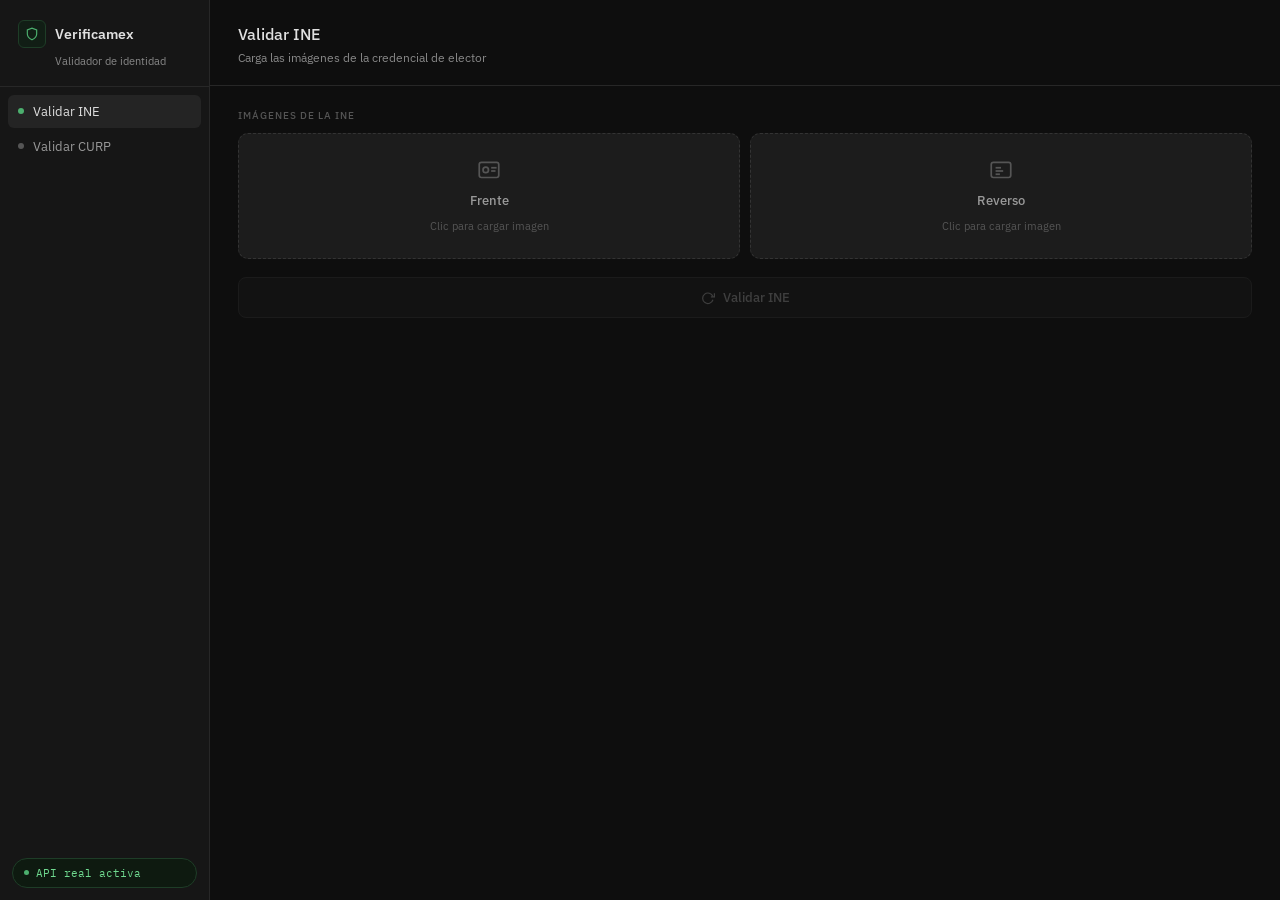
==== index.html @ e763a401 "First working version of the web program Will have to check if it's actually working with the API or" ====
<!DOCTYPE html>
<html lang="es">
<head>
  <meta charset="UTF-8" />
  <meta name="viewport" content="width=device-width, initial-scale=1.0" />
  <title>Verificamex — Validador de Identidad</title>
  <link rel="preconnect" href="https://fonts.googleapis.com" />
  <link href="https://fonts.googleapis.com/css2?family=IBM+Plex+Mono:wght@400;500&family=IBM+Plex+Sans:wght@300;400;500;600&display=swap" rel="stylesheet" />
  <style>
    *, *::before, *::after { box-sizing: border-box; margin: 0; padding: 0; }

    :root {
      --bg:       #0e0e0e;
      --surface:  #161616;
      --surface2: #1c1c1c;
      --surface3: #242424;
      --border:   #272727;
      --border2:  #333;
      --green:    #4caf6e;
      --gbg:      #111e15;
      --gtxt:     #6fd98f;
      --gbr:      #1e3d27;
      --muted:    #555;
      --muted2:   #888;
      --text:     #e0e0e0;
      --text2:    #999;
      --rbg:      #1e0e0e;
      --rbr:      #3a1818;
      --mono: 'IBM Plex Mono', monospace;
      --sans: 'IBM Plex Sans', system-ui, sans-serif;
    }

    html, body {
      height: 100%; background: var(--bg); color: var(--text);
      font-family: var(--sans); font-size: 14px; line-height: 1.5; overflow: hidden;
    }

    .app { display: flex; height: 100vh; }

    /* ── Sidebar ── */
    .sidebar {
      width: 210px; min-width: 210px;
      background: var(--surface); border-right: 1px solid var(--border);
      display: flex; flex-direction: column;
    }
    .brand { padding: 20px 18px 16px; border-bottom: 1px solid var(--border); }
    .brand-row { display: flex; align-items: center; gap: 9px; }
    .brand-icon {
      width: 28px; height: 28px; border-radius: 6px;
      background: var(--gbg); border: 1px solid var(--gbr);
      display: flex; align-items: center; justify-content: center; flex-shrink: 0;
    }
    .brand-name { font-size: 14px; font-weight: 600; color: var(--text); }
    .brand-sub  { font-size: 11px; color: var(--muted2); margin-top: 5px; padding-left: 37px; }

    .nav { flex: 1; padding: 8px; display: flex; flex-direction: column; gap: 2px; }
    .nav-item {
      display: flex; align-items: center; gap: 9px;
      padding: 8px 10px; border-radius: 6px;
      font-size: 13px; color: var(--text2);
      border: none; background: none; width: 100%; text-align: left;
      cursor: pointer; font-family: var(--sans);
      transition: background .12s, color .12s;
    }
    .nav-item:hover  { background: var(--surface2); color: var(--text); }
    .nav-item.active { background: var(--surface3); color: var(--text); }
    .ndot {
      width: 6px; height: 6px; border-radius: 50%;
      background: var(--muted); flex-shrink: 0; transition: background .12s;
    }
    .nav-item.active .ndot { background: var(--green); }

    .sfooter { padding: 12px; }
    .mbadge {
      display: flex; align-items: center; gap: 7px;
      padding: 6px 11px; border-radius: 20px;
      background: #0e1a10; border: 1px solid #1e3d27;
      font-size: 11px; color: var(--gtxt); font-family: var(--mono);
    }
    .mdot { width: 5px; height: 5px; border-radius: 50%; background: var(--green); animation: pulse 2s infinite; }
    @keyframes pulse { 0%,100%{opacity:1}50%{opacity:.35} }

    /* ── Main ── */
    .main { flex: 1; overflow-y: auto; display: flex; flex-direction: column; }
    .topbar { padding: 22px 28px 18px; border-bottom: 1px solid var(--border); }
    .topbar h1 { font-size: 16px; font-weight: 500; }
    .topbar p  { font-size: 12px; color: var(--muted2); margin-top: 3px; }
    .content { padding: 22px 28px; display: flex; flex-direction: column; gap: 18px; }

    .slabel {
      font-size: 10px; font-weight: 500; letter-spacing: .1em;
      text-transform: uppercase; color: var(--muted); margin-bottom: 10px;
    }

    /* ── Upload zones ── */
    .ugrid { display: grid; grid-template-columns: 1fr 1fr; gap: 10px; }
    .uzone {
      border: 1.5px dashed var(--border2); border-radius: 10px;
      padding: 24px 16px; cursor: pointer; position: relative;
      display: flex; flex-direction: column; align-items: center; gap: 7px;
      background: var(--surface2); transition: border-color .2s, background .2s;
    }
    .uzone input { position: absolute; inset: 0; opacity: 0; cursor: pointer; width: 100%; height: 100%; }
    .uzone:hover { border-color: #3a3a3a; background: #1e1e1e; }
    .uzone.done  { border-color: var(--green); border-style: solid; background: var(--gbg); }

    .uico  { transition: opacity .15s; }
    .uchk  { display: none; }
    .uzone.done .uico { display: none; }
    .uzone.done .uchk { display: block; }

    .utitle { font-size: 13px; font-weight: 500; color: var(--text2); text-align: center; }
    .usub   { font-size: 11px; color: var(--muted); text-align: center; }
    .uzone.done .utitle { color: var(--gtxt); }
    .uzone.done .usub   { color: #3d6648; }

    .thumb {
      width: 52px; height: 34px; border-radius: 4px;
      object-fit: cover; border: 1px solid var(--gbr); display: none;
    }
    .uzone.done .thumb { display: block; }

    /* ── Buttons ── */
    .btn-main {
      display: flex; align-items: center; justify-content: center; gap: 8px;
      width: 100%; padding: 11px; border-radius: 8px;
      border: 1px solid var(--border2); background: var(--surface2); color: var(--text2);
      font-family: var(--sans); font-size: 13px; font-weight: 500; cursor: pointer;
      transition: all .15s;
    }
    .btn-main:hover:not(:disabled) { border-color: #3f3f3f; background: var(--surface3); color: var(--text); }
    .btn-main:disabled { opacity: .35; cursor: not-allowed; }
    .spinner {
      width: 13px; height: 13px; border: 1.5px solid var(--border2);
      border-top-color: var(--green); border-radius: 50%;
      animation: spin .7s linear infinite; display: none;
    }
    .btn-main.loading .spinner { display: block; }
    @keyframes spin { to { transform: rotate(360deg); } }

    /* ── Result card ── */
    .rcard { border: 1px solid var(--border); border-radius: 10px; overflow: hidden; animation: up .25s ease; }
    @keyframes up { from{opacity:0;transform:translateY(8px)} to{opacity:1;transform:none} }

    .rhead {
      display: flex; align-items: center; justify-content: space-between;
      padding: 11px 16px; background: var(--surface2); border-bottom: 1px solid var(--border);
    }
    .rhead-title { font-size: 12px; color: var(--text2); font-weight: 500; }

    .badge-ok  { font-size: 11px; padding: 3px 10px; border-radius: 20px; background: var(--gbg); color: var(--gtxt); border: 1px solid var(--gbr); font-family: var(--mono); }
    .badge-bad { font-size: 11px; padding: 3px 10px; border-radius: 20px; background: var(--rbg); color: #e08888;      border: 1px solid var(--rbr); font-family: var(--mono); }

    .rbody { padding: 16px; display: grid; grid-template-columns: 1fr 1fr; gap: 14px; }
    .rf label { font-size: 10px; color: var(--muted2); display: block; margin-bottom: 3px; letter-spacing: .03em; }
    .rf span  { font-size: 13px; font-weight: 500; color: var(--text); font-family: var(--mono); }
    .rf.full  { grid-column: 1/-1; }

    /* ── Error card ── */
    .errcard {
      border: 1px solid var(--rbr); border-radius: 10px; overflow: hidden;
      background: var(--rbg); animation: up .25s ease;
    }
    .errcard-body { padding: 14px 16px; }
    .errcard-title { font-size: 12px; color: #e08888; font-weight: 500; margin-bottom: 4px; }
    .errcard-msg   { font-size: 12px; color: #a06060; font-family: var(--mono); }

    /* ── CURP ── */
    .crow { display: flex; gap: 10px; }
    .cinput {
      flex: 1; padding: 10px 14px; border-radius: 8px;
      background: var(--surface2); border: 1px solid var(--border2);
      color: var(--text); font-family: var(--mono); font-size: 13px;
      letter-spacing: .06em; outline: none; transition: border-color .15s;
      text-transform: uppercase;
    }
    .cinput::placeholder { font-family: var(--sans); letter-spacing: 0; color: var(--muted); font-size: 13px; }
    .cinput:focus { border-color: #3f3f3f; }
    .btn-sm {
      padding: 10px 18px; border-radius: 8px;
      border: 1px solid var(--border2); background: var(--surface2); color: var(--text2);
      font-family: var(--sans); font-size: 13px; font-weight: 500; cursor: pointer;
      white-space: nowrap; transition: all .15s;
    }
    .btn-sm:hover:not(:disabled) { background: var(--surface3); border-color: #3f3f3f; color: var(--text); }
    .btn-sm:disabled { opacity: .35; cursor: not-allowed; }

    .ccard { border: 1px solid var(--border); border-radius: 10px; overflow: hidden; animation: up .25s ease; }
    .chead { padding: 13px 16px; background: var(--surface2); border-bottom: 1px solid var(--border); display: flex; align-items: center; justify-content: space-between; gap: 12px; flex-wrap: wrap; }
    .cval  { font-family: var(--mono); font-size: 15px; font-weight: 500; color: var(--text); letter-spacing: .07em; }
    .cbody { padding: 16px; display: grid; grid-template-columns: repeat(3,1fr); gap: 14px; }
  </style>
</head>
<body>
<div class="app">

  <!-- ─── Sidebar ─── -->
  <aside class="sidebar">
    <div class="brand">
      <div class="brand-row">
        <div class="brand-icon">
          <svg width="14" height="14" fill="none" viewBox="0 0 24 24" stroke="#4caf6e" stroke-width="2">
            <path d="M12 22s8-4 8-10V5l-8-3-8 3v7c0 6 8 10 8 10z"/>
          </svg>
        </div>
        <span class="brand-name">Verificamex</span>
      </div>
      <div class="brand-sub">Validador de identidad</div>
    </div>

    <nav class="nav">
      <button class="nav-item active" id="nav-ine" onclick="go('ine')">
        <span class="ndot"></span> Validar INE
      </button>
      <button class="nav-item" id="nav-curp" onclick="go('curp')">
        <span class="ndot"></span> Validar CURP
      </button>
    </nav>

    <div class="sfooter">
      <div class="mbadge"><span class="mdot"></span> API real activa</div>
    </div>
  </aside>

  <!-- ─── Main ─── -->
  <main class="main">

    <!-- INE -->
    <div id="sec-ine">
      <div class="topbar">
        <h1>Validar INE</h1>
        <p>Carga las imágenes de la credencial de elector</p>
      </div>
      <div class="content">

        <div>
          <div class="slabel">Imágenes de la INE</div>
          <div class="ugrid">

            <div class="uzone" id="zf">
              <input type="file" accept="image/*,.pdf" onchange="pick('front',this)" />
              <svg class="uico" width="26" height="26" fill="none" viewBox="0 0 24 24" stroke="#555" stroke-width="1.6">
                <rect x="3" y="4" width="18" height="14" rx="2"/>
                <circle cx="9" cy="11" r="2.5"/><line x1="14" y1="9" x2="19" y2="9"/><line x1="14" y1="12" x2="18" y2="12"/>
              </svg>
              <svg class="uchk" width="26" height="26" fill="none" viewBox="0 0 24 24" stroke="#4caf6e" stroke-width="1.8">
                <circle cx="12" cy="12" r="10"/><polyline points="9 12 11 14 15 10"/>
              </svg>
              <img class="thumb" id="tf" src="" alt="" />
              <span class="utitle" id="ft">Frente</span>
              <span class="usub"  id="fs">Clic para cargar imagen</span>
            </div>

            <div class="uzone" id="zb">
              <input type="file" accept="image/*,.pdf" onchange="pick('back',this)" />
              <svg class="uico" width="26" height="26" fill="none" viewBox="0 0 24 24" stroke="#555" stroke-width="1.6">
                <rect x="3" y="4" width="18" height="14" rx="2"/>
                <line x1="7" y1="9" x2="12" y2="9"/><line x1="7" y1="12" x2="14" y2="12"/><line x1="7" y1="15" x2="11" y2="15"/>
              </svg>
              <svg class="uchk" width="26" height="26" fill="none" viewBox="0 0 24 24" stroke="#4caf6e" stroke-width="1.8">
                <circle cx="12" cy="12" r="10"/><polyline points="9 12 11 14 15 10"/>
              </svg>
              <img class="thumb" id="tb" src="" alt="" />
              <span class="utitle" id="bt">Reverso</span>
              <span class="usub"  id="bs">Clic para cargar imagen</span>
            </div>

          </div>
        </div>

        <button class="btn-main" id="bine" onclick="doINE()" disabled>
          <div class="spinner" id="spin"></div>
          <svg id="iico" width="14" height="14" fill="none" viewBox="0 0 24 24" stroke="currentColor" stroke-width="2">
            <polyline points="23 4 23 10 17 10"/>
            <path d="M20.49 15a9 9 0 1 1-.18-5.65"/>
          </svg>
          <span id="ilbl">Validar INE</span>
        </button>

        <div id="ir"></div>
      </div>
    </div>

    <!-- CURP -->
    <div id="sec-curp" style="display:none">
      <div class="topbar">
        <h1>Validar CURP</h1>
        <p>Ingresa la CURP para verificarla ante RENAPO</p>
      </div>
      <div class="content">

        <div>
          <div class="slabel">Clave Única de Registro de Población</div>
          <div class="crow">
            <input class="cinput" id="ci" maxlength="18"
              placeholder="Ej: RELA040521HMNNPRA5"
              oninput="this.value=this.value.toUpperCase()"
              onkeydown="if(event.key==='Enter')doCURP()" />
            <button class="btn-sm" id="bcurp" onclick="doCURP()">Validar</button>
          </div>
        </div>

        <div id="cr"></div>
      </div>
    </div>

  </main>
</div>

<script>
const API = ""; // mismo origen — si el HTML está servido por Flask

/* ── Navigation ─────────────────────────────── */
function go(s) {
  ['ine','curp'].forEach(x => {
    document.getElementById('sec-'+x).style.display  = x===s?'':'none';
    document.getElementById('nav-'+x).classList.toggle('active', x===s);
  });
}

/* ── File picker ─────────────────────────────── */
const fileObjs = {};   // guarda los File objects reales

function pick(side, input) {
  const f = input.files[0]; if (!f) return;
  fileObjs[side] = f;

  const zid = side==='front'?'zf':'zb';
  document.getElementById(zid).classList.add('done');
  const short = f.name.length>22 ? f.name.slice(0,20)+'…' : f.name;
  document.getElementById(side==='front'?'ft':'bt').textContent = side==='front'?'Frente cargado':'Reverso cargado';
  document.getElementById(side==='front'?'fs':'bs').textContent = short;

  if (!f.type.includes('pdf')) {
    const tid = side==='front'?'tf':'tb';
    const rd = new FileReader();
    rd.onload = e => { document.getElementById(tid).src = e.target.result; };
    rd.readAsDataURL(f);
  }

  // Habilitar botón si al menos el frente está cargado
  if (fileObjs.front) document.getElementById('bine').disabled = false;
}

/* ── Helpers de UI ───────────────────────────── */
function setLoading(on) {
  const btn = document.getElementById('bine');
  btn.disabled = on;
  btn.classList.toggle('loading', on);
  document.getElementById('spin').style.display = on ? 'block' : 'none';
  document.getElementById('iico').style.display = on ? 'none'  : '';
  document.getElementById('ilbl').textContent   = on ? 'Procesando…' : 'Validar INE';
}

function showError(container, msg) {
  document.getElementById(container).innerHTML = `
    <div class="errcard">
      <div class="errcard-body">
        <div class="errcard-title">Error</div>
        <div class="errcard-msg">${msg}</div>
      </div>
    </div>`;
}

/* ── INE ─────────────────────────────────────── */
async function doINE() {
  if (!fileObjs.front) return;

  setLoading(true);
  document.getElementById('ir').innerHTML = '';

  const fd = new FormData();
  fd.append('frente',  fileObjs.front);
  fd.append('reverso', fileObjs.back || fileObjs.front); // si falta reverso manda el frente

  try {
    const res  = await fetch(API + '/api/validar-ine', { method: 'POST', body: fd });
    const json = await res.json();

    if (json.error) {
      showError('ir', json.mensaje || json.detalle || 'Error desconocido.');
      return;
    }

    const interp = json.interpretacion || {};
    const datos  = interp.datos_extraidos || {};
    const nominal = interp.lista_nominal;
    const badge   = nominal
      ? `<span class="badge-ok">✓ Lista nominal vigente</span>`
      : `<span class="badge-bad">✗ No encontrado en lista nominal</span>`;

    // Campos que queremos mostrar (con etiquetas amigables)
    const MAP = {
      fullName:        'Nombre completo',
      curp:            'CURP',
      birthDate:       'Fecha de nacimiento',
      expirationDate:  'Fecha de expiración',
      electorKey:      'Clave de elector',
      gender:          'Sexo',
      address:         'Dirección',
    };

    const fields = Object.entries(MAP)
      .filter(([k]) => datos[k])
      .map(([k, label]) => {
        const full = ['address','fullName'].includes(k) ? ' full' : '';
        return `<div class="rf${full}"><label>${label}</label><span>${datos[k]}</span></div>`;
      }).join('');

    // Si la API devuelve campos distintos, mostrar todos los que vengan
    const extraFields = Object.entries(datos)
      .filter(([k]) => !MAP[k] && datos[k])
      .map(([k, v]) => `<div class="rf"><label>${k}</label><span>${v}</span></div>`)
      .join('');

    document.getElementById('ir').innerHTML = `
      <div class="rcard">
        <div class="rhead">
          <span class="rhead-title">Datos extraídos por OCR — ${interp.mensaje || ''}</span>
          ${badge}
        </div>
        <div class="rbody">${fields || extraFields || '<div class="rf full"><label>Respuesta</label><span>Sin datos estructurados</span></div>'}</div>
      </div>`;

  } catch (err) {
    showError('ir', 'No se pudo conectar con el servidor Python. ¿Está corriendo server.py?');
    console.error(err);
  } finally {
    setLoading(false);
  }
}

/* ── CURP ────────────────────────────────────── */
async function doCURP() {
  const val = document.getElementById('ci').value.trim().toUpperCase();
  document.getElementById('cr').innerHTML = '';
  if (!val) return;

  const btn = document.getElementById('bcurp');
  btn.disabled = true;
  btn.textContent = 'Validando…';

  try {
    const res  = await fetch(API + '/api/validar-curp', {
      method: 'POST',
      headers: { 'Content-Type': 'application/json' },
      body: JSON.stringify({ curp: val })
    });
    const json = await res.json();

    if (json.error) {
      showError('cr', json.mensaje || 'Error desconocido.');
      return;
    }

    const interp = json.interpretacion || {};
    const ok     = interp.valida;
    const badge  = ok
      ? `<span class="badge-ok">✓ CURP válida en RENAPO</span>`
      : `<span class="badge-bad">✗ No encontrada en RENAPO</span>`;

    let body = '';
    if (interp.nombre || interp.sexo || interp.fecha_nacimiento) {
      body = `<div class="cbody">
        ${interp.nombre           ? `<div class="rf"><label>Nombre</label><span>${interp.nombre}</span></div>` : ''}
        ${interp.sexo             ? `<div class="rf"><label>Sexo</label><span>${interp.sexo}</span></div>` : ''}
        ${interp.fecha_nacimiento ? `<div class="rf"><label>Fecha de nacimiento</label><span>${interp.fecha_nacimiento}</span></div>` : ''}
        ${interp.entidad          ? `<div class="rf"><label>Entidad</label><span>${interp.entidad}</span></div>` : ''}
        ${interp.status_curp      ? `<div class="rf"><label>Status CURP</label><span>${interp.status_curp}</span></div>` : ''}
        ${interp.mensaje          ? `<div class="rf"><label>Mensaje</label><span>${interp.mensaje}</span></div>` : ''}
      </div>`;
    } else {
      body = `<div style="padding:13px 16px;font-size:12px;color:#666">${interp.mensaje || 'Sin información adicional.'}</div>`;
    }

    document.getElementById('cr').innerHTML = `
      <div class="ccard">
        <div class="chead"><span class="cval">${val}</span>${badge}</div>
        ${body}
      </div>`;

  } catch (err) {
    showError('cr', 'No se pudo conectar con el servidor Python. ¿Está corriendo server.py?');
    console.error(err);
  } finally {
    btn.disabled = false;
    btn.textContent = 'Validar';
  }
}
</script>
</body>
</html>
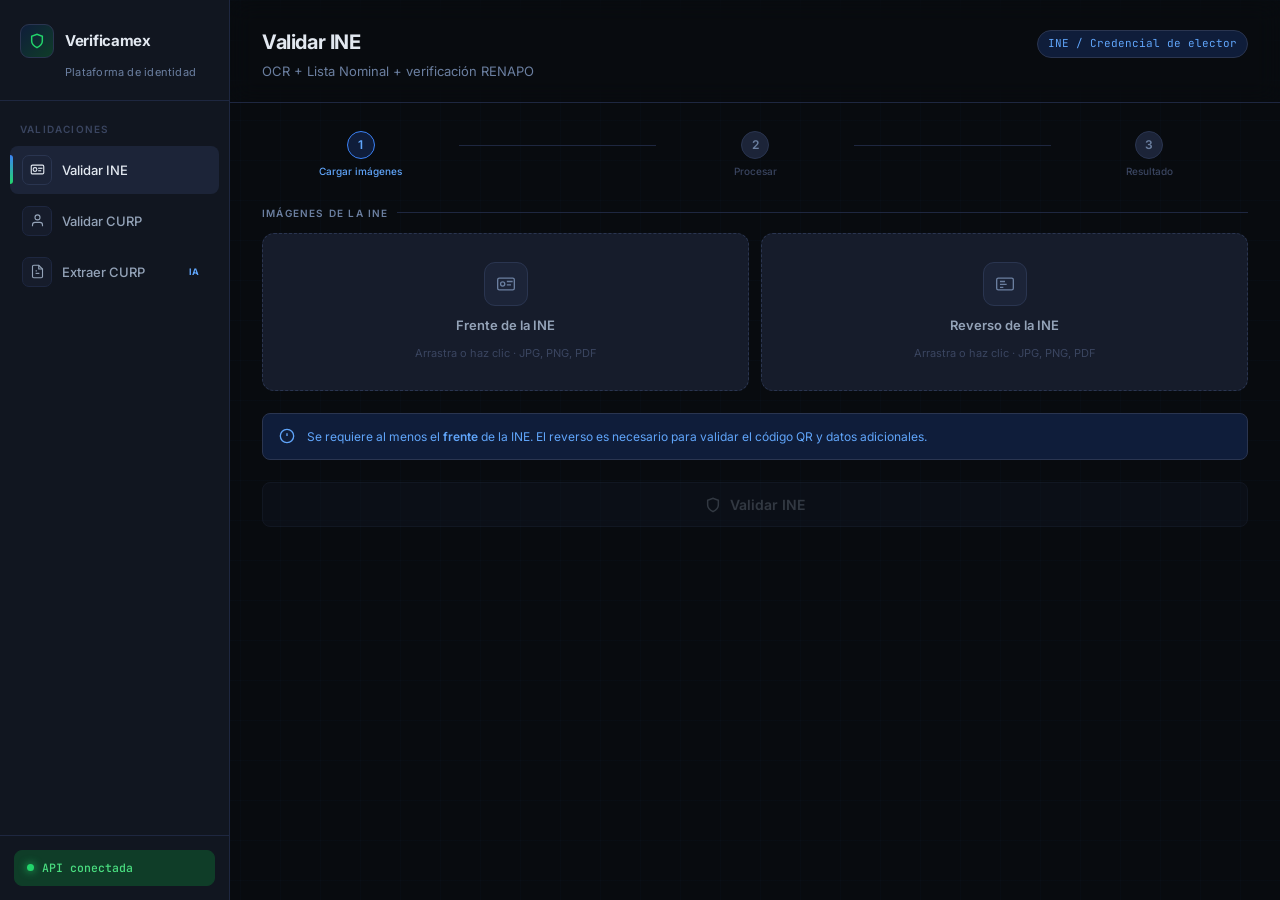
==== commit bda460c6: "First commit on the good looking UI" ====
--- a/index.html
+++ b/index.html
@@ -5,190 +5,500 @@
   <meta name="viewport" content="width=device-width, initial-scale=1.0" />
   <title>Verificamex — Validador de Identidad</title>
   <link rel="preconnect" href="https://fonts.googleapis.com" />
-  <link href="https://fonts.googleapis.com/css2?family=IBM+Plex+Mono:wght@400;500&family=IBM+Plex+Sans:wght@300;400;500;600&display=swap" rel="stylesheet" />
+  <link href="https://fonts.googleapis.com/css2?family=Inter:wght@300;400;500;600;700&family=JetBrains+Mono:wght@400;500&display=swap" rel="stylesheet" />
   <style>
     *, *::before, *::after { box-sizing: border-box; margin: 0; padding: 0; }
 
     :root {
-      --bg:       #0e0e0e;
-      --surface:  #161616;
-      --surface2: #1c1c1c;
-      --surface3: #242424;
-      --border:   #272727;
-      --border2:  #333;
-      --green:    #4caf6e;
-      --gbg:      #111e15;
-      --gtxt:     #6fd98f;
-      --gbr:      #1e3d27;
-      --muted:    #555;
-      --muted2:   #888;
-      --text:     #e0e0e0;
-      --text2:    #999;
-      --rbg:      #1e0e0e;
-      --rbr:      #3a1818;
-      --mono: 'IBM Plex Mono', monospace;
-      --sans: 'IBM Plex Sans', system-ui, sans-serif;
+      --bg:        #080b0f;
+      --bg2:       #0d1117;
+      --surface:   #111620;
+      --surface2:  #161c2b;
+      --surface3:  #1c2438;
+      --border:    #1e2740;
+      --border2:   #2a3550;
+      --green:     #22d56b;
+      --green-dim: #0f3d28;
+      --green-txt: #4ade80;
+      --green-glow:#22d56b22;
+      --blue:      #3b82f6;
+      --blue-dim:  #0f1d3a;
+      --blue-txt:  #60a5fa;
+      --red-dim:   #2a0f0f;
+      --red-br:    #5a1a1a;
+      --red-txt:   #f87171;
+      --muted:     #3a4560;
+      --muted2:    #6b7fa0;
+      --text:      #e2e8f0;
+      --text2:     #94a3b8;
+      --mono:      'JetBrains Mono', monospace;
+      --sans:      'Inter', system-ui, sans-serif;
+      --radius:    12px;
+      --radius-sm: 8px;
     }
 
     html, body {
       height: 100%; background: var(--bg); color: var(--text);
-      font-family: var(--sans); font-size: 14px; line-height: 1.5; overflow: hidden;
-    }
-
-    .app { display: flex; height: 100vh; }
+      font-family: var(--sans); font-size: 14px; line-height: 1.6;
+    }
+
+    /* ── Background grid pattern ── */
+    body::before {
+      content: ''; position: fixed; inset: 0; pointer-events: none; z-index: 0;
+      background-image:
+        linear-gradient(rgba(59,130,246,.025) 1px, transparent 1px),
+        linear-gradient(90deg, rgba(59,130,246,.025) 1px, transparent 1px);
+      background-size: 40px 40px;
+    }
+
+    .app { display: flex; height: 100vh; position: relative; z-index: 1; }
 
     /* ── Sidebar ── */
     .sidebar {
-      width: 210px; min-width: 210px;
-      background: var(--surface); border-right: 1px solid var(--border);
+      width: 230px; min-width: 230px;
+      background: var(--surface);
+      border-right: 1px solid var(--border);
       display: flex; flex-direction: column;
-    }
-    .brand { padding: 20px 18px 16px; border-bottom: 1px solid var(--border); }
-    .brand-row { display: flex; align-items: center; gap: 9px; }
+      position: relative; overflow: hidden;
+    }
+    .sidebar::after {
+      content: ''; position: absolute; top: 0; right: 0;
+      width: 1px; height: 100%;
+      background: linear-gradient(to bottom, transparent, var(--blue)40, transparent);
+    }
+
+    .brand {
+      padding: 24px 20px 18px;
+      border-bottom: 1px solid var(--border);
+      position: relative;
+    }
+    .brand-row { display: flex; align-items: center; gap: 11px; }
     .brand-icon {
-      width: 28px; height: 28px; border-radius: 6px;
-      background: var(--gbg); border: 1px solid var(--gbr);
+      width: 34px; height: 34px; border-radius: 9px;
+      background: linear-gradient(135deg, var(--blue-dim), var(--green-dim));
+      border: 1px solid var(--border2);
       display: flex; align-items: center; justify-content: center; flex-shrink: 0;
-    }
-    .brand-name { font-size: 14px; font-weight: 600; color: var(--text); }
-    .brand-sub  { font-size: 11px; color: var(--muted2); margin-top: 5px; padding-left: 37px; }
-
-    .nav { flex: 1; padding: 8px; display: flex; flex-direction: column; gap: 2px; }
+      position: relative;
+    }
+    .brand-icon svg { filter: drop-shadow(0 0 6px var(--green)88); }
+    .brand-name { font-size: 15px; font-weight: 700; color: var(--text); letter-spacing: -.3px; }
+    .brand-sub  { font-size: 11px; color: var(--muted2); margin-top: 6px; padding-left: 45px; letter-spacing: .02em; }
+
+    .nav { flex: 1; padding: 12px 10px; display: flex; flex-direction: column; gap: 3px; }
+    .nav-section { font-size: 10px; font-weight: 600; letter-spacing: .12em; text-transform: uppercase;
+      color: var(--muted); padding: 8px 10px 6px; }
+
     .nav-item {
-      display: flex; align-items: center; gap: 9px;
-      padding: 8px 10px; border-radius: 6px;
-      font-size: 13px; color: var(--text2);
+      display: flex; align-items: center; gap: 10px;
+      padding: 9px 12px; border-radius: var(--radius-sm);
+      font-size: 13px; color: var(--text2); font-weight: 500;
       border: none; background: none; width: 100%; text-align: left;
       cursor: pointer; font-family: var(--sans);
-      transition: background .12s, color .12s;
+      transition: background .15s, color .15s;
+      position: relative;
     }
     .nav-item:hover  { background: var(--surface2); color: var(--text); }
     .nav-item.active { background: var(--surface3); color: var(--text); }
-    .ndot {
-      width: 6px; height: 6px; border-radius: 50%;
-      background: var(--muted); flex-shrink: 0; transition: background .12s;
-    }
-    .nav-item.active .ndot { background: var(--green); }
-
-    .sfooter { padding: 12px; }
-    .mbadge {
-      display: flex; align-items: center; gap: 7px;
-      padding: 6px 11px; border-radius: 20px;
-      background: #0e1a10; border: 1px solid #1e3d27;
-      font-size: 11px; color: var(--gtxt); font-family: var(--mono);
-    }
-    .mdot { width: 5px; height: 5px; border-radius: 50%; background: var(--green); animation: pulse 2s infinite; }
-    @keyframes pulse { 0%,100%{opacity:1}50%{opacity:.35} }
+    .nav-item.active::before {
+      content: ''; position: absolute; left: 0; top: 20%; bottom: 20%;
+      width: 3px; border-radius: 0 3px 3px 0;
+      background: linear-gradient(to bottom, var(--blue), var(--green));
+    }
+    .nav-icon {
+      width: 30px; height: 30px; border-radius: 7px;
+      display: flex; align-items: center; justify-content: center; flex-shrink: 0;
+      background: var(--surface2); border: 1px solid var(--border);
+      transition: background .15s, border-color .15s;
+    }
+    .nav-item.active .nav-icon,
+    .nav-item:hover .nav-icon { background: var(--surface3); border-color: var(--border2); }
+
+    .sfooter { padding: 14px; border-top: 1px solid var(--border); }
+    .api-status {
+      display: flex; align-items: center; gap: 8px;
+      padding: 8px 12px; border-radius: var(--radius-sm);
+      background: var(--green-dim); border: 1px solid var(--green-dim);
+    }
+    .api-dot { width: 7px; height: 7px; border-radius: 50%; background: var(--green); flex-shrink: 0;
+      box-shadow: 0 0 8px var(--green); animation: pulse 2s ease-in-out infinite; }
+    .api-label { font-size: 11.5px; color: var(--green-txt); font-family: var(--mono); font-weight: 500; }
+    @keyframes pulse { 0%,100%{opacity:1;transform:scale(1)} 50%{opacity:.5;transform:scale(.8)} }
 
     /* ── Main ── */
     .main { flex: 1; overflow-y: auto; display: flex; flex-direction: column; }
-    .topbar { padding: 22px 28px 18px; border-bottom: 1px solid var(--border); }
-    .topbar h1 { font-size: 16px; font-weight: 500; }
-    .topbar p  { font-size: 12px; color: var(--muted2); margin-top: 3px; }
-    .content { padding: 22px 28px; display: flex; flex-direction: column; gap: 18px; }
-
+
+    .topbar {
+      padding: 26px 32px 20px;
+      border-bottom: 1px solid var(--border);
+      display: flex; align-items: flex-start; justify-content: space-between;
+      background: var(--surface)88;
+      backdrop-filter: blur(12px);
+      position: sticky; top: 0; z-index: 10;
+    }
+    .topbar-left {}
+    .topbar h1 { font-size: 20px; font-weight: 700; letter-spacing: -.4px; }
+    .topbar p  { font-size: 13px; color: var(--muted2); margin-top: 3px; }
+    .topbar-badge {
+      font-size: 11px; font-family: var(--mono);
+      padding: 4px 10px; border-radius: 20px;
+      background: var(--blue-dim); border: 1px solid var(--border2); color: var(--blue-txt);
+      margin-top: 4px;
+    }
+
+    .content { padding: 28px 32px; display: flex; flex-direction: column; gap: 22px; }
+
+    /* ── Section label ── */
     .slabel {
-      font-size: 10px; font-weight: 500; letter-spacing: .1em;
-      text-transform: uppercase; color: var(--muted); margin-bottom: 10px;
+      font-size: 10px; font-weight: 600; letter-spacing: .12em;
+      text-transform: uppercase; color: var(--muted2); margin-bottom: 12px;
+      display: flex; align-items: center; gap: 8px;
+    }
+    .slabel::after {
+      content: ''; flex: 1; height: 1px; background: var(--border);
     }
 
     /* ── Upload zones ── */
-    .ugrid { display: grid; grid-template-columns: 1fr 1fr; gap: 10px; }
+    .ugrid { display: grid; grid-template-columns: 1fr 1fr; gap: 12px; }
     .uzone {
-      border: 1.5px dashed var(--border2); border-radius: 10px;
-      padding: 24px 16px; cursor: pointer; position: relative;
-      display: flex; flex-direction: column; align-items: center; gap: 7px;
-      background: var(--surface2); transition: border-color .2s, background .2s;
-    }
+      border: 1.5px dashed var(--border2); border-radius: var(--radius);
+      padding: 28px 20px; cursor: pointer; position: relative;
+      display: flex; flex-direction: column; align-items: center; gap: 9px;
+      background: var(--surface2); transition: all .2s;
+      overflow: hidden;
+    }
+    .uzone::before {
+      content: ''; position: absolute; inset: 0;
+      background: radial-gradient(ellipse at 50% 0%, var(--blue)08, transparent 70%);
+      opacity: 0; transition: opacity .3s;
+    }
+    .uzone:hover::before { opacity: 1; }
     .uzone input { position: absolute; inset: 0; opacity: 0; cursor: pointer; width: 100%; height: 100%; }
-    .uzone:hover { border-color: #3a3a3a; background: #1e1e1e; }
-    .uzone.done  { border-color: var(--green); border-style: solid; background: var(--gbg); }
-
-    .uico  { transition: opacity .15s; }
+    .uzone:hover { border-color: var(--blue)80; background: var(--surface3); }
+    .uzone.done  {
+      border-color: var(--green); border-style: solid;
+      background: var(--green-dim);
+    }
+    .uzone.done::before {
+      background: radial-gradient(ellipse at 50% 0%, var(--green)0c, transparent 70%);
+      opacity: 1;
+    }
+
+    .uico-wrap {
+      width: 44px; height: 44px; border-radius: 11px;
+      background: var(--surface3); border: 1px solid var(--border2);
+      display: flex; align-items: center; justify-content: center;
+      transition: all .2s;
+    }
+    .uzone:hover .uico-wrap { border-color: var(--blue)80; background: var(--blue-dim); }
+    .uzone.done  .uico-wrap { border-color: var(--green); background: var(--green-dim); }
+
+    .uico  { display: block; }
     .uchk  { display: none; }
     .uzone.done .uico { display: none; }
     .uzone.done .uchk { display: block; }
 
-    .utitle { font-size: 13px; font-weight: 500; color: var(--text2); text-align: center; }
+    .utitle { font-size: 13px; font-weight: 600; color: var(--text2); text-align: center; }
     .usub   { font-size: 11px; color: var(--muted); text-align: center; }
-    .uzone.done .utitle { color: var(--gtxt); }
-    .uzone.done .usub   { color: #3d6648; }
+    .uzone.done .utitle { color: var(--green-txt); }
+    .uzone.done .usub   { color: #2d7a4f; }
 
     .thumb {
-      width: 52px; height: 34px; border-radius: 4px;
-      object-fit: cover; border: 1px solid var(--gbr); display: none;
+      width: 70px; height: 44px; border-radius: 6px;
+      object-fit: cover; border: 1px solid var(--green); display: none;
+      box-shadow: 0 0 12px var(--green)44;
     }
     .uzone.done .thumb { display: block; }
+
+    /* ── Progress steps ── */
+    .steps { display: flex; align-items: center; gap: 0; margin-bottom: 4px; }
+    .step { display: flex; flex-direction: column; align-items: center; gap: 4px; flex: 1; }
+    .step-dot {
+      width: 28px; height: 28px; border-radius: 50%;
+      display: flex; align-items: center; justify-content: center;
+      background: var(--surface3); border: 1.5px solid var(--border2);
+      font-size: 12px; font-weight: 600; color: var(--muted2);
+      transition: all .3s; position: relative; z-index: 1;
+    }
+    .step.done .step-dot  { background: var(--green-dim); border-color: var(--green); color: var(--green-txt); }
+    .step.active .step-dot { background: var(--blue-dim); border-color: var(--blue); color: var(--blue-txt); }
+    .step-label { font-size: 10px; color: var(--muted); font-weight: 500; }
+    .step.done .step-label { color: var(--green-txt); }
+    .step.active .step-label { color: var(--blue-txt); }
+    .step-line { flex: 1; height: 1px; background: var(--border); margin: 0; margin-bottom: 18px; transition: background .3s; }
+    .step-line.done { background: var(--green); }
 
     /* ── Buttons ── */
     .btn-main {
-      display: flex; align-items: center; justify-content: center; gap: 8px;
-      width: 100%; padding: 11px; border-radius: 8px;
+      display: flex; align-items: center; justify-content: center; gap: 9px;
+      width: 100%; padding: 13px; border-radius: var(--radius-sm);
       border: 1px solid var(--border2); background: var(--surface2); color: var(--text2);
-      font-family: var(--sans); font-size: 13px; font-weight: 500; cursor: pointer;
-      transition: all .15s;
-    }
-    .btn-main:hover:not(:disabled) { border-color: #3f3f3f; background: var(--surface3); color: var(--text); }
-    .btn-main:disabled { opacity: .35; cursor: not-allowed; }
+      font-family: var(--sans); font-size: 14px; font-weight: 600; cursor: pointer;
+      transition: all .2s; position: relative; overflow: hidden;
+    }
+    .btn-main::before {
+      content: ''; position: absolute; inset: 0;
+      background: linear-gradient(135deg, var(--blue)0c, var(--green)0c);
+      opacity: 0; transition: opacity .3s;
+    }
+    .btn-main:not(:disabled):hover::before { opacity: 1; }
+    .btn-main:not(:disabled):hover { border-color: var(--blue)80; color: var(--text); transform: translateY(-1px); }
+    .btn-main:not(:disabled):active { transform: translateY(0); }
+    .btn-main:disabled { opacity: .3; cursor: not-allowed; }
+    .btn-main.ready { border-color: var(--green)80; color: var(--green-txt); }
+    .btn-main.ready::before { background: linear-gradient(135deg, var(--green)08, var(--green)04); opacity: 1; }
+
+    .spinner-wrap { position: relative; width: 16px; height: 16px; display: none; }
+    .btn-main.loading .spinner-wrap { display: block; }
     .spinner {
-      width: 13px; height: 13px; border: 1.5px solid var(--border2);
+      position: absolute; inset: 0;
+      border: 2px solid var(--border2);
       border-top-color: var(--green); border-radius: 50%;
-      animation: spin .7s linear infinite; display: none;
-    }
-    .btn-main.loading .spinner { display: block; }
+      animation: spin .7s linear infinite;
+    }
     @keyframes spin { to { transform: rotate(360deg); } }
 
     /* ── Result card ── */
-    .rcard { border: 1px solid var(--border); border-radius: 10px; overflow: hidden; animation: up .25s ease; }
-    @keyframes up { from{opacity:0;transform:translateY(8px)} to{opacity:1;transform:none} }
+    .rcard {
+      border: 1px solid var(--border); border-radius: var(--radius);
+      overflow: hidden; animation: slideUp .3s ease;
+      background: var(--surface);
+    }
+    @keyframes slideUp { from{opacity:0;transform:translateY(12px)} to{opacity:1;transform:none} }
 
     .rhead {
       display: flex; align-items: center; justify-content: space-between;
-      padding: 11px 16px; background: var(--surface2); border-bottom: 1px solid var(--border);
-    }
-    .rhead-title { font-size: 12px; color: var(--text2); font-weight: 500; }
-
-    .badge-ok  { font-size: 11px; padding: 3px 10px; border-radius: 20px; background: var(--gbg); color: var(--gtxt); border: 1px solid var(--gbr); font-family: var(--mono); }
-    .badge-bad { font-size: 11px; padding: 3px 10px; border-radius: 20px; background: var(--rbg); color: #e08888;      border: 1px solid var(--rbr); font-family: var(--mono); }
-
-    .rbody { padding: 16px; display: grid; grid-template-columns: 1fr 1fr; gap: 14px; }
-    .rf label { font-size: 10px; color: var(--muted2); display: block; margin-bottom: 3px; letter-spacing: .03em; }
+      padding: 14px 18px;
+      background: var(--surface2);
+      border-bottom: 1px solid var(--border);
+    }
+    .rhead-left { display: flex; align-items: center; gap: 10px; }
+    .rhead-icon {
+      width: 32px; height: 32px; border-radius: 8px;
+      display: flex; align-items: center; justify-content: center;
+    }
+    .rhead-icon.ok  { background: var(--green-dim); border: 1px solid var(--green)40; }
+    .rhead-icon.bad { background: var(--red-dim);   border: 1px solid var(--red-br); }
+    .rhead-title { font-size: 13px; color: var(--text2); font-weight: 600; }
+    .rhead-sub   { font-size: 11px; color: var(--muted); margin-top: 1px; }
+
+    .badge-ok  {
+      font-size: 11.5px; padding: 4px 12px; border-radius: 20px;
+      background: var(--green-dim); color: var(--green-txt);
+      border: 1px solid var(--green)50; font-family: var(--mono); font-weight: 500;
+      display: flex; align-items: center; gap: 6px;
+    }
+    .badge-bad {
+      font-size: 11.5px; padding: 4px 12px; border-radius: 20px;
+      background: var(--red-dim); color: var(--red-txt);
+      border: 1px solid var(--red-br); font-family: var(--mono); font-weight: 500;
+      display: flex; align-items: center; gap: 6px;
+    }
+    .badge-ok::before  { content:''; width:6px; height:6px; border-radius:50%; background:var(--green); }
+    .badge-bad::before { content:''; width:6px; height:6px; border-radius:50%; background:var(--red-txt); }
+
+    .rbody { padding: 18px; display: grid; grid-template-columns: 1fr 1fr; gap: 12px; }
+    .rf {
+      padding: 12px 14px; border-radius: var(--radius-sm);
+      background: var(--surface2); border: 1px solid var(--border);
+      transition: border-color .2s;
+    }
+    .rf:hover { border-color: var(--border2); }
+    .rf label {
+      font-size: 10px; color: var(--muted2); display: block;
+      margin-bottom: 4px; letter-spacing: .06em; font-weight: 600; text-transform: uppercase;
+    }
     .rf span  { font-size: 13px; font-weight: 500; color: var(--text); font-family: var(--mono); }
     .rf.full  { grid-column: 1/-1; }
 
     /* ── Error card ── */
     .errcard {
-      border: 1px solid var(--rbr); border-radius: 10px; overflow: hidden;
-      background: var(--rbg); animation: up .25s ease;
-    }
-    .errcard-body { padding: 14px 16px; }
-    .errcard-title { font-size: 12px; color: #e08888; font-weight: 500; margin-bottom: 4px; }
-    .errcard-msg   { font-size: 12px; color: #a06060; font-family: var(--mono); }
-
-    /* ── CURP ── */
-    .crow { display: flex; gap: 10px; }
+      border: 1px solid var(--red-br); border-radius: var(--radius);
+      overflow: hidden; background: var(--red-dim); animation: slideUp .3s ease;
+    }
+    .errcard-body { padding: 16px 18px; display: flex; align-items: flex-start; gap: 12px; }
+    .errcard-icon {
+      width: 32px; height: 32px; border-radius: 8px; flex-shrink: 0;
+      background: #3a0f0f; border: 1px solid var(--red-br);
+      display: flex; align-items: center; justify-content: center;
+    }
+    .errcard-text {}
+    .errcard-title { font-size: 13px; color: var(--red-txt); font-weight: 600; margin-bottom: 4px; }
+    .errcard-msg   { font-size: 12px; color: #a06060; font-family: var(--mono); line-height: 1.5; }
+
+    /* ── CURP section ── */
+    .curp-input-wrap {
+      display: flex; gap: 10px; align-items: stretch;
+      background: var(--surface2); border: 1px solid var(--border2);
+      border-radius: var(--radius-sm); padding: 4px 4px 4px 14px;
+      transition: border-color .2s, box-shadow .2s;
+    }
+    .curp-input-wrap:focus-within {
+      border-color: var(--blue)80;
+      box-shadow: 0 0 0 3px var(--blue)12;
+    }
     .cinput {
-      flex: 1; padding: 10px 14px; border-radius: 8px;
-      background: var(--surface2); border: 1px solid var(--border2);
-      color: var(--text); font-family: var(--mono); font-size: 13px;
-      letter-spacing: .06em; outline: none; transition: border-color .15s;
-      text-transform: uppercase;
+      flex: 1; padding: 10px 0; border: none; background: none;
+      color: var(--text); font-family: var(--mono); font-size: 14px;
+      letter-spacing: .08em; outline: none; text-transform: uppercase;
     }
     .cinput::placeholder { font-family: var(--sans); letter-spacing: 0; color: var(--muted); font-size: 13px; }
-    .cinput:focus { border-color: #3f3f3f; }
+
+    .curp-len {
+      font-family: var(--mono); font-size: 11px; color: var(--muted);
+      align-self: center; padding: 0 6px; min-width: 34px; text-align: right;
+      transition: color .2s;
+    }
+    .curp-len.ok { color: var(--green-txt); }
+
     .btn-sm {
-      padding: 10px 18px; border-radius: 8px;
-      border: 1px solid var(--border2); background: var(--surface2); color: var(--text2);
-      font-family: var(--sans); font-size: 13px; font-weight: 500; cursor: pointer;
+      padding: 10px 18px; border-radius: 6px;
+      border: none; background: var(--blue)cc; color: #fff;
+      font-family: var(--sans); font-size: 13px; font-weight: 600; cursor: pointer;
       white-space: nowrap; transition: all .15s;
     }
-    .btn-sm:hover:not(:disabled) { background: var(--surface3); border-color: #3f3f3f; color: var(--text); }
+    .btn-sm:hover:not(:disabled) { background: var(--blue); }
     .btn-sm:disabled { opacity: .35; cursor: not-allowed; }
 
-    .ccard { border: 1px solid var(--border); border-radius: 10px; overflow: hidden; animation: up .25s ease; }
-    .chead { padding: 13px 16px; background: var(--surface2); border-bottom: 1px solid var(--border); display: flex; align-items: center; justify-content: space-between; gap: 12px; flex-wrap: wrap; }
-    .cval  { font-family: var(--mono); font-size: 15px; font-weight: 500; color: var(--text); letter-spacing: .07em; }
-    .cbody { padding: 16px; display: grid; grid-template-columns: repeat(3,1fr); gap: 14px; }
+    .ccard { border: 1px solid var(--border); border-radius: var(--radius); overflow: hidden; animation: slideUp .3s ease; background: var(--surface); }
+    .chead {
+      padding: 15px 18px; background: var(--surface2);
+      border-bottom: 1px solid var(--border);
+      display: flex; align-items: center; justify-content: space-between; gap: 12px;
+    }
+    .cval  { font-family: var(--mono); font-size: 16px; font-weight: 600; color: var(--text); letter-spacing: .08em; }
+    .cbody { padding: 18px; display: grid; grid-template-columns: repeat(3,1fr); gap: 12px; }
+
+    /* ── Info box ── */
+    .info-box {
+      display: flex; align-items: flex-start; gap: 12px;
+      padding: 13px 16px; border-radius: var(--radius-sm);
+      background: var(--blue-dim); border: 1px solid var(--border2);
+    }
+    .info-box svg { flex-shrink: 0; margin-top: 1px; }
+    .info-box p { font-size: 12px; color: var(--blue-txt); line-height: 1.6; }
+    .info-box strong { font-weight: 600; }
+
+    /* ── Scrollbar ── */
+    ::-webkit-scrollbar { width: 6px; }
+    ::-webkit-scrollbar-track { background: transparent; }
+    ::-webkit-scrollbar-thumb { background: var(--border2); border-radius: 3px; }
+    ::-webkit-scrollbar-thumb:hover { background: var(--muted); }
+
+    /* ── Nav badge ── */
+    .nav-new {
+      margin-left: auto; font-size: 9px; font-weight: 700; letter-spacing: .08em;
+      padding: 2px 7px; border-radius: 20px;
+      background: linear-gradient(135deg, var(--blue)33, var(--green)33);
+      border: 1px solid var(--blue)44; color: var(--blue-txt);
+    }
+
+    /* ── Drop zone (multi-file) ── */
+    .drop-zone {
+      border: 1.5px dashed var(--border2); border-radius: var(--radius);
+      padding: 36px 24px; cursor: pointer; position: relative;
+      display: flex; flex-direction: column; align-items: center; gap: 10px;
+      background: var(--surface2); transition: all .2s; text-align: center;
+    }
+    .drop-zone input { position: absolute; inset: 0; opacity: 0; cursor: pointer; width: 100%; height: 100%; }
+    .drop-zone:hover, .drop-zone.dragover {
+      border-color: var(--blue)80; background: var(--surface3);
+    }
+    .drop-zone.dragover { border-style: solid; box-shadow: inset 0 0 0 1px var(--blue)30; }
+    .drop-icon {
+      width: 52px; height: 52px; border-radius: 14px;
+      background: var(--surface3); border: 1px solid var(--border2);
+      display: flex; align-items: center; justify-content: center;
+    }
+    .drop-title { font-size: 14px; font-weight: 600; color: var(--text); }
+    .drop-sub   { font-size: 12px; color: var(--muted2); max-width: 320px; line-height: 1.6; }
+    .drop-types {
+      display: flex; gap: 6px; flex-wrap: wrap; justify-content: center;
+    }
+    .type-pill {
+      font-size: 10px; font-weight: 600; letter-spacing: .06em; text-transform: uppercase;
+      padding: 3px 9px; border-radius: 20px;
+      background: var(--surface3); border: 1px solid var(--border2); color: var(--muted2);
+    }
+
+    /* ── File queue ── */
+    .file-queue { display: flex; flex-direction: column; gap: 8px; }
+    .file-item {
+      display: flex; align-items: center; gap: 12px;
+      padding: 10px 14px; border-radius: var(--radius-sm);
+      background: var(--surface2); border: 1px solid var(--border);
+      animation: slideUp .2s ease;
+    }
+    .file-thumb {
+      width: 48px; height: 36px; border-radius: 6px; object-fit: cover;
+      border: 1px solid var(--border2); flex-shrink: 0; background: var(--surface3);
+      display: flex; align-items: center; justify-content: center; overflow: hidden;
+    }
+    .file-thumb img { width: 100%; height: 100%; object-fit: cover; }
+    .file-thumb.is-pdf { font-size: 10px; font-weight: 700; color: var(--red-txt); letter-spacing: .04em; }
+    .file-thumb.is-doc { font-size: 9px; font-weight: 700; color: var(--blue-txt); }
+    .file-info { flex: 1; min-width: 0; }
+    .file-name { font-size: 12px; font-weight: 500; color: var(--text); white-space: nowrap; overflow: hidden; text-overflow: ellipsis; }
+    .file-size { font-size: 11px; color: var(--muted2); margin-top: 2px; }
+    .file-status { font-size: 11px; font-family: var(--mono); }
+    .file-status.pending  { color: var(--muted2); }
+    .file-status.scanning { color: var(--blue-txt); }
+    .file-status.found    { color: var(--green-txt); }
+    .file-status.notfound { color: var(--red-txt); }
+    .file-remove {
+      width: 26px; height: 26px; border-radius: 6px; border: none; background: none;
+      color: var(--muted); cursor: pointer; display: flex; align-items: center; justify-content: center;
+      transition: all .15s; flex-shrink: 0;
+    }
+    .file-remove:hover { background: var(--red-dim); color: var(--red-txt); }
+
+    /* ── Extraction results ── */
+    .extract-results { display: flex; flex-direction: column; gap: 10px; }
+    .extract-item {
+      border: 1px solid var(--border); border-radius: var(--radius);
+      overflow: hidden; background: var(--surface); animation: slideUp .25s ease;
+    }
+    .extract-head {
+      padding: 12px 16px; background: var(--surface2);
+      border-bottom: 1px solid var(--border);
+      display: flex; align-items: center; gap: 10px;
+    }
+    .extract-filename { font-size: 12px; color: var(--text2); flex: 1; font-weight: 500; }
+    .extract-body { padding: 14px 16px; }
+    .curp-found {
+      display: flex; align-items: center; gap: 12px;
+      flex-wrap: wrap;
+    }
+    .curp-chip {
+      font-family: var(--mono); font-size: 15px; font-weight: 600;
+      color: var(--green-txt); letter-spacing: .1em;
+      padding: 8px 16px; border-radius: var(--radius-sm);
+      background: var(--green-dim); border: 1px solid var(--green)40;
+    }
+    .curp-actions { display: flex; gap: 8px; }
+    .act-btn {
+      display: flex; align-items: center; gap: 6px;
+      padding: 7px 13px; border-radius: 6px; font-size: 12px; font-weight: 500;
+      border: 1px solid var(--border2); background: var(--surface3); color: var(--text2);
+      cursor: pointer; font-family: var(--sans); transition: all .15s;
+    }
+    .act-btn:hover { border-color: var(--blue)80; color: var(--blue-txt); background: var(--blue-dim); }
+    .act-btn.green:hover { border-color: var(--green)80; color: var(--green-txt); background: var(--green-dim); }
+    .no-curp { font-size: 13px; color: var(--muted2); font-style: italic; }
+
+    /* ── Summary bar ── */
+    .summary-bar {
+      display: flex; align-items: center; gap: 14px;
+      padding: 12px 16px; border-radius: var(--radius-sm);
+      background: var(--surface2); border: 1px solid var(--border);
+    }
+    .sum-stat { display: flex; flex-direction: column; align-items: center; gap: 2px; }
+    .sum-n { font-size: 20px; font-weight: 700; font-family: var(--mono); }
+    .sum-lbl { font-size: 10px; color: var(--muted2); font-weight: 600; letter-spacing: .06em; text-transform: uppercase; }
+    .sum-div { width: 1px; height: 32px; background: var(--border2); }
+    .sum-stat.green .sum-n { color: var(--green-txt); }
+    .sum-stat.blue  .sum-n { color: var(--blue-txt); }
+    .sum-stat.red   .sum-n { color: var(--red-txt); }
+    .sum-stat.muted .sum-n { color: var(--muted2); }
   </style>
 </head>
 <body>
@@ -199,26 +509,59 @@
     <div class="brand">
       <div class="brand-row">
         <div class="brand-icon">
-          <svg width="14" height="14" fill="none" viewBox="0 0 24 24" stroke="#4caf6e" stroke-width="2">
+          <svg width="16" height="16" fill="none" viewBox="0 0 24 24" stroke="#22d56b" stroke-width="2.2">
             <path d="M12 22s8-4 8-10V5l-8-3-8 3v7c0 6 8 10 8 10z"/>
           </svg>
         </div>
         <span class="brand-name">Verificamex</span>
       </div>
-      <div class="brand-sub">Validador de identidad</div>
+      <div class="brand-sub">Plataforma de identidad</div>
     </div>
 
     <nav class="nav">
+      <div class="nav-section">Validaciones</div>
+
       <button class="nav-item active" id="nav-ine" onclick="go('ine')">
-        <span class="ndot"></span> Validar INE
+        <div class="nav-icon">
+          <svg width="15" height="15" fill="none" viewBox="0 0 24 24" stroke="currentColor" stroke-width="1.8">
+            <rect x="2" y="5" width="20" height="14" rx="2"/>
+            <circle cx="8" cy="12" r="3"/>
+            <line x1="13" y1="10" x2="20" y2="10"/>
+            <line x1="13" y1="14" x2="18" y2="14"/>
+          </svg>
+        </div>
+        Validar INE
       </button>
+
       <button class="nav-item" id="nav-curp" onclick="go('curp')">
-        <span class="ndot"></span> Validar CURP
+        <div class="nav-icon">
+          <svg width="15" height="15" fill="none" viewBox="0 0 24 24" stroke="currentColor" stroke-width="1.8">
+            <path d="M20 21v-2a4 4 0 0 0-4-4H8a4 4 0 0 0-4 4v2"/>
+            <circle cx="12" cy="7" r="4"/>
+          </svg>
+        </div>
+        Validar CURP
+      </button>
+
+      <button class="nav-item" id="nav-extraer" onclick="go('extraer')">
+        <div class="nav-icon">
+          <svg width="15" height="15" fill="none" viewBox="0 0 24 24" stroke="currentColor" stroke-width="1.8">
+            <path d="M14 2H6a2 2 0 0 0-2 2v16a2 2 0 0 0 2 2h12a2 2 0 0 0 2-2V8z"/>
+            <polyline points="14 2 14 8 20 8"/>
+            <line x1="9" y1="15" x2="15" y2="15"/>
+            <line x1="9" y1="11" x2="11" y2="11"/>
+          </svg>
+        </div>
+        Extraer CURP
+        <span class="nav-new">IA</span>
       </button>
     </nav>
 
     <div class="sfooter">
-      <div class="mbadge"><span class="mdot"></span> API real activa</div>
+      <div class="api-status">
+        <div class="api-dot"></div>
+        <span class="api-label">API conectada</span>
+      </div>
     </div>
   </aside>
 
@@ -228,51 +571,92 @@
     <!-- INE -->
     <div id="sec-ine">
       <div class="topbar">
-        <h1>Validar INE</h1>
-        <p>Carga las imágenes de la credencial de elector</p>
+        <div class="topbar-left">
+          <h1>Validar INE</h1>
+          <p>OCR + Lista Nominal + verificación RENAPO</p>
+        </div>
+        <span class="topbar-badge">INE / Credencial de elector</span>
       </div>
+
       <div class="content">
 
+        <!-- Steps indicator -->
+        <div class="steps" id="ine-steps">
+          <div class="step active" id="step1">
+            <div class="step-dot">1</div>
+            <div class="step-label">Cargar imágenes</div>
+          </div>
+          <div class="step-line" id="line1"></div>
+          <div class="step" id="step2">
+            <div class="step-dot">2</div>
+            <div class="step-label">Procesar</div>
+          </div>
+          <div class="step-line" id="line2"></div>
+          <div class="step" id="step3">
+            <div class="step-dot">3</div>
+            <div class="step-label">Resultado</div>
+          </div>
+        </div>
+
+        <!-- Upload zones -->
         <div>
           <div class="slabel">Imágenes de la INE</div>
           <div class="ugrid">
 
             <div class="uzone" id="zf">
               <input type="file" accept="image/*,.pdf" onchange="pick('front',this)" />
-              <svg class="uico" width="26" height="26" fill="none" viewBox="0 0 24 24" stroke="#555" stroke-width="1.6">
-                <rect x="3" y="4" width="18" height="14" rx="2"/>
-                <circle cx="9" cy="11" r="2.5"/><line x1="14" y1="9" x2="19" y2="9"/><line x1="14" y1="12" x2="18" y2="12"/>
-              </svg>
-              <svg class="uchk" width="26" height="26" fill="none" viewBox="0 0 24 24" stroke="#4caf6e" stroke-width="1.8">
-                <circle cx="12" cy="12" r="10"/><polyline points="9 12 11 14 15 10"/>
-              </svg>
+              <div class="uico-wrap">
+                <svg class="uico" width="20" height="20" fill="none" viewBox="0 0 24 24" stroke="var(--muted2)" stroke-width="1.6">
+                  <rect x="2" y="5" width="20" height="14" rx="2"/>
+                  <circle cx="8" cy="12" r="2.5"/>
+                  <line x1="13" y1="9" x2="20" y2="9"/>
+                  <line x1="13" y1="13" x2="18" y2="13"/>
+                </svg>
+                <svg class="uchk" width="20" height="20" fill="none" viewBox="0 0 24 24" stroke="var(--green)" stroke-width="2">
+                  <polyline points="20 6 9 17 4 12"/>
+                </svg>
+              </div>
               <img class="thumb" id="tf" src="" alt="" />
-              <span class="utitle" id="ft">Frente</span>
-              <span class="usub"  id="fs">Clic para cargar imagen</span>
+              <span class="utitle" id="ft">Frente de la INE</span>
+              <span class="usub"  id="fs">Arrastra o haz clic · JPG, PNG, PDF</span>
             </div>
 
             <div class="uzone" id="zb">
               <input type="file" accept="image/*,.pdf" onchange="pick('back',this)" />
-              <svg class="uico" width="26" height="26" fill="none" viewBox="0 0 24 24" stroke="#555" stroke-width="1.6">
-                <rect x="3" y="4" width="18" height="14" rx="2"/>
-                <line x1="7" y1="9" x2="12" y2="9"/><line x1="7" y1="12" x2="14" y2="12"/><line x1="7" y1="15" x2="11" y2="15"/>
-              </svg>
-              <svg class="uchk" width="26" height="26" fill="none" viewBox="0 0 24 24" stroke="#4caf6e" stroke-width="1.8">
-                <circle cx="12" cy="12" r="10"/><polyline points="9 12 11 14 15 10"/>
-              </svg>
+              <div class="uico-wrap">
+                <svg class="uico" width="20" height="20" fill="none" viewBox="0 0 24 24" stroke="var(--muted2)" stroke-width="1.6">
+                  <rect x="2" y="5" width="20" height="14" rx="2"/>
+                  <line x1="6" y1="9" x2="12" y2="9"/>
+                  <line x1="6" y1="12.5" x2="14" y2="12.5"/>
+                  <line x1="6" y1="16" x2="10" y2="16"/>
+                </svg>
+                <svg class="uchk" width="20" height="20" fill="none" viewBox="0 0 24 24" stroke="var(--green)" stroke-width="2">
+                  <polyline points="20 6 9 17 4 12"/>
+                </svg>
+              </div>
               <img class="thumb" id="tb" src="" alt="" />
-              <span class="utitle" id="bt">Reverso</span>
-              <span class="usub"  id="bs">Clic para cargar imagen</span>
+              <span class="utitle" id="bt">Reverso de la INE</span>
+              <span class="usub"  id="bs">Arrastra o haz clic · JPG, PNG, PDF</span>
             </div>
 
           </div>
         </div>
 
+        <!-- Info hint -->
+        <div class="info-box">
+          <svg width="16" height="16" fill="none" viewBox="0 0 24 24" stroke="var(--blue-txt)" stroke-width="2">
+            <circle cx="12" cy="12" r="10"/><line x1="12" y1="8" x2="12" y2="12"/><line x1="12" y1="16" x2="12.01" y2="16"/>
+          </svg>
+          <p>Se requiere al menos el <strong>frente</strong> de la INE. El reverso es necesario para validar el código QR y datos adicionales.</p>
+        </div>
+
+        <!-- Validate button -->
         <button class="btn-main" id="bine" onclick="doINE()" disabled>
-          <div class="spinner" id="spin"></div>
-          <svg id="iico" width="14" height="14" fill="none" viewBox="0 0 24 24" stroke="currentColor" stroke-width="2">
-            <polyline points="23 4 23 10 17 10"/>
-            <path d="M20.49 15a9 9 0 1 1-.18-5.65"/>
+          <div class="spinner-wrap">
+            <div class="spinner"></div>
+          </div>
+          <svg id="iico" width="16" height="16" fill="none" viewBox="0 0 24 24" stroke="currentColor" stroke-width="2.2">
+            <path d="M12 22s8-4 8-10V5l-8-3-8 3v7c0 6 8 10 8 10z"/>
           </svg>
           <span id="ilbl">Validar INE</span>
         </button>
@@ -284,42 +668,423 @@
     <!-- CURP -->
     <div id="sec-curp" style="display:none">
       <div class="topbar">
-        <h1>Validar CURP</h1>
-        <p>Ingresa la CURP para verificarla ante RENAPO</p>
+        <div class="topbar-left">
+          <h1>Validar CURP</h1>
+          <p>Verificación directa ante el RENAPO</p>
+        </div>
+        <span class="topbar-badge">18 caracteres</span>
       </div>
+
       <div class="content">
 
         <div>
           <div class="slabel">Clave Única de Registro de Población</div>
-          <div class="crow">
+          <div class="curp-input-wrap">
             <input class="cinput" id="ci" maxlength="18"
               placeholder="Ej: RELA040521HMNNPRA5"
-              oninput="this.value=this.value.toUpperCase()"
+              oninput="onCurpInput(this)"
               onkeydown="if(event.key==='Enter')doCURP()" />
-            <button class="btn-sm" id="bcurp" onclick="doCURP()">Validar</button>
+            <span class="curp-len" id="curp-len">0/18</span>
+            <button class="btn-sm" id="bcurp" onclick="doCURP()" disabled>Validar</button>
           </div>
+        </div>
+
+        <!-- Info hint -->
+        <div class="info-box">
+          <svg width="16" height="16" fill="none" viewBox="0 0 24 24" stroke="var(--blue-txt)" stroke-width="2">
+            <circle cx="12" cy="12" r="10"/><line x1="12" y1="8" x2="12" y2="12"/><line x1="12" y1="16" x2="12.01" y2="16"/>
+          </svg>
+          <p>La CURP debe contener <strong>exactamente 18 caracteres</strong> alfanuméricos. La consulta se realiza en tiempo real contra el registro de RENAPO.</p>
         </div>
 
         <div id="cr"></div>
       </div>
     </div>
 
+    <!-- ── Extraer CURP ── -->
+    <div id="sec-extraer" style="display:none">
+      <div class="topbar">
+        <div class="topbar-left">
+          <h1>Extraer CURP</h1>
+          <p>Detecta y extrae CURPs de cualquier documento o imagen</p>
+        </div>
+        <span class="topbar-badge">IA · OCR local</span>
+      </div>
+
+      <div class="content">
+
+        <!-- Drop zone multi-archivo -->
+        <div>
+          <div class="slabel">Documentos a analizar</div>
+          <div class="drop-zone" id="dropZone"
+            ondragover="dzDragOver(event)" ondragleave="dzDragLeave()" ondrop="dzDrop(event)">
+            <input type="file" id="docInput" multiple
+              accept="image/*,.pdf,.doc,.docx,.txt,.png,.jpg,.jpeg,.webp,.bmp,.tiff,.heic"
+              onchange="addFiles(this.files)" />
+            <div class="drop-icon">
+              <svg width="24" height="24" fill="none" viewBox="0 0 24 24" stroke="var(--blue-txt)" stroke-width="1.6">
+                <path d="M21 15v4a2 2 0 0 1-2 2H5a2 2 0 0 1-2-2v-4"/>
+                <polyline points="17 8 12 3 7 8"/>
+                <line x1="12" y1="3" x2="12" y2="15"/>
+              </svg>
+            </div>
+            <span class="drop-title">Arrastra archivos aquí o haz clic para seleccionar</span>
+            <span class="drop-sub">Sube imágenes de documentos, capturas de pantalla, PDFs, actas, constancias o cualquier archivo que contenga una CURP</span>
+            <div class="drop-types">
+              <span class="type-pill">JPG</span>
+              <span class="type-pill">PNG</span>
+              <span class="type-pill">PDF</span>
+              <span class="type-pill">WEBP</span>
+              <span class="type-pill">HEIC</span>
+              <span class="type-pill">BMP</span>
+              <span class="type-pill">TIFF</span>
+              <span class="type-pill">TXT</span>
+            </div>
+          </div>
+        </div>
+
+        <!-- Cola de archivos -->
+        <div id="fileQueue" style="display:none">
+          <div style="display:flex;align-items:center;justify-content:space-between;margin-bottom:10px">
+            <div class="slabel" style="margin-bottom:0">Archivos cargados</div>
+            <button onclick="clearAll()" style="font-size:11px;color:var(--muted2);background:none;border:none;cursor:pointer;padding:2px 6px;border-radius:4px;font-family:var(--sans)" onmouseover="this.style.color='var(--red-txt)'" onmouseout="this.style.color='var(--muted2)'">Limpiar todo</button>
+          </div>
+          <div class="file-queue" id="fileList"></div>
+        </div>
+
+        <!-- Botón extraer -->
+        <button class="btn-main" id="bextract" onclick="doExtract()" disabled style="display:none">
+          <div class="spinner-wrap" id="espinner"><div class="spinner"></div></div>
+          <svg id="eico" width="16" height="16" fill="none" viewBox="0 0 24 24" stroke="currentColor" stroke-width="2">
+            <circle cx="11" cy="11" r="8"/><line x1="21" y1="21" x2="16.65" y2="16.65"/>
+          </svg>
+          <span id="elbl">Extraer CURP de todos los archivos</span>
+        </button>
+
+        <!-- Resumen -->
+        <div class="summary-bar" id="extractSummary" style="display:none">
+          <div class="sum-stat blue"><span class="sum-n" id="sTotal">0</span><span class="sum-lbl">Archivos</span></div>
+          <div class="sum-div"></div>
+          <div class="sum-stat green"><span class="sum-n" id="sFound">0</span><span class="sum-lbl">Con CURP</span></div>
+          <div class="sum-div"></div>
+          <div class="sum-stat red"><span class="sum-n" id="sNone">0</span><span class="sum-lbl">Sin CURP</span></div>
+          <div class="sum-div"></div>
+          <div class="sum-stat muted"><span class="sum-n" id="sUnique">0</span><span class="sum-lbl">Únicas</span></div>
+          <div style="flex:1"></div>
+          <button class="act-btn green" onclick="exportCSV()" id="exportBtn" style="display:none">
+            <svg width="13" height="13" fill="none" viewBox="0 0 24 24" stroke="currentColor" stroke-width="2"><path d="M21 15v4a2 2 0 0 1-2 2H5a2 2 0 0 1-2-2v-4"/><polyline points="7 10 12 15 17 10"/><line x1="12" y1="15" x2="12" y2="3"/></svg>
+            Exportar CSV
+          </button>
+        </div>
+
+        <!-- Resultados -->
+        <div class="extract-results" id="extractResults"></div>
+
+      </div>
+    </div>
+
   </main>
 </div>
 
 <script>
-const API = ""; // mismo origen — si el HTML está servido por Flask
-
-/* ── Navigation ─────────────────────────────── */
+const API = "";
+
+/* ── Navigation ── */
 function go(s) {
-  ['ine','curp'].forEach(x => {
+  ['ine','curp','extraer'].forEach(x => {
     document.getElementById('sec-'+x).style.display  = x===s?'':'none';
     document.getElementById('nav-'+x).classList.toggle('active', x===s);
   });
 }
 
-/* ── File picker ─────────────────────────────── */
-const fileObjs = {};   // guarda los File objects reales
+/* ── Extraction state ── */
+const extractFiles = [];   // {id, file, status, curps}
+
+function fmtSize(b) {
+  if (b < 1024) return b+'B';
+  if (b < 1048576) return (b/1024).toFixed(1)+'KB';
+  return (b/1048576).toFixed(1)+'MB';
+}
+
+function fileExt(name) { return name.split('.').pop().toLowerCase(); }
+
+function dzDragOver(e) { e.preventDefault(); document.getElementById('dropZone').classList.add('dragover'); }
+function dzDragLeave()  { document.getElementById('dropZone').classList.remove('dragover'); }
+function dzDrop(e) {
+  e.preventDefault();
+  document.getElementById('dropZone').classList.remove('dragover');
+  addFiles(e.dataTransfer.files);
+}
+
+function addFiles(files) {
+  Array.from(files).forEach(f => {
+    const id = 'f' + Date.now() + Math.random().toString(36).slice(2,6);
+    extractFiles.push({ id, file: f, status: 'pending', curps: [] });
+    renderFileItem({ id, file: f, status: 'pending', curps: [] });
+  });
+  document.getElementById('fileQueue').style.display = extractFiles.length ? '' : 'none';
+  document.getElementById('bextract').style.display = extractFiles.length ? '' : 'none';
+  document.getElementById('bextract').disabled = false;
+  document.getElementById('bextract').classList.add('ready');
+  document.getElementById('docInput').value = '';
+}
+
+function renderFileItem(item) {
+  const list = document.getElementById('fileList');
+  const ext  = fileExt(item.file.name);
+  const isPdf = ext === 'pdf';
+  const isImg = ['jpg','jpeg','png','webp','bmp','tiff','gif','heic'].includes(ext);
+
+  const el = document.createElement('div');
+  el.className = 'file-item'; el.id = 'fi-'+item.id;
+  el.innerHTML = `
+    <div class="file-thumb ${isPdf?'is-pdf':isImg?'':'is-doc'}" id="ft-${item.id}">
+      ${isPdf ? 'PDF' : isImg ? '' : ext.toUpperCase()}
+    </div>
+    <div class="file-info">
+      <div class="file-name">${item.file.name}</div>
+      <div class="file-size">${fmtSize(item.file.size)}</div>
+    </div>
+    <span class="file-status pending" id="fs-${item.id}">Pendiente</span>
+    <button class="file-remove" onclick="removeFile('${item.id}')" title="Quitar">
+      <svg width="13" height="13" fill="none" viewBox="0 0 24 24" stroke="currentColor" stroke-width="2.2">
+        <line x1="18" y1="6" x2="6" y2="18"/><line x1="6" y1="6" x2="18" y2="18"/>
+      </svg>
+    </button>`;
+  list.appendChild(el);
+
+  if (isImg) {
+    const rd = new FileReader();
+    rd.onload = e => {
+      const t = document.getElementById('ft-'+item.id);
+      if (t) { t.innerHTML = `<img src="${e.target.result}" alt="" />`; }
+    };
+    rd.readAsDataURL(item.file);
+  }
+}
+
+function setFileStatus(id, status, label) {
+  const el = document.getElementById('fs-'+id);
+  if (!el) return;
+  el.className = 'file-status ' + status;
+  el.textContent = label;
+}
+
+function removeFile(id) {
+  const idx = extractFiles.findIndex(f => f.id === id);
+  if (idx > -1) extractFiles.splice(idx, 1);
+  const el = document.getElementById('fi-'+id);
+  if (el) el.remove();
+  if (!extractFiles.length) {
+    document.getElementById('fileQueue').style.display = 'none';
+    document.getElementById('bextract').style.display = 'none';
+    document.getElementById('extractSummary').style.display = 'none';
+    document.getElementById('extractResults').innerHTML = '';
+  }
+}
+
+function clearAll() {
+  extractFiles.length = 0;
+  document.getElementById('fileList').innerHTML = '';
+  document.getElementById('fileQueue').style.display = 'none';
+  document.getElementById('bextract').style.display = 'none';
+  document.getElementById('extractSummary').style.display = 'none';
+  document.getElementById('extractResults').innerHTML = '';
+}
+
+/* CURP regex — 18 chars strict */
+const CURP_RE = /\b[A-Z]{4}\d{6}[HM][A-Z]{2}[A-Z]{3}[A-Z0-9]\d\b/g;
+
+function extractCURPsFromText(text) {
+  const matches = [...text.toUpperCase().matchAll(CURP_RE)];
+  return [...new Set(matches.map(m => m[0]))];
+}
+
+/* Read file as text or base64 */
+function readFileText(file) {
+  return new Promise(res => {
+    const r = new FileReader();
+    r.onload = e => res(e.target.result);
+    r.readAsText(file);
+  });
+}
+function readFileB64(file) {
+  return new Promise(res => {
+    const r = new FileReader();
+    r.onload = e => res(e.target.result.split(',')[1]);
+    r.readAsDataURL(file);
+  });
+}
+
+async function extractFromFile(item) {
+  const ext  = fileExt(item.file.name);
+  const isImg = ['jpg','jpeg','png','webp','bmp','tiff','gif','heic'].includes(ext);
+  const isTxt = ['txt','csv','html','json','xml'].includes(ext);
+
+  setFileStatus(item.id, 'scanning', 'Analizando…');
+
+  try {
+    let curps = [];
+
+    if (isTxt) {
+      const text = await readFileText(item.file);
+      curps = extractCURPsFromText(text);
+    } else if (isImg || ext === 'pdf') {
+      /* Send to backend OCR endpoint */
+      const fd = new FormData();
+      fd.append('archivo', item.file);
+      const res = await fetch(API + '/api/extraer-curp', { method: 'POST', body: fd });
+      if (res.ok) {
+        const json = await res.json();
+        curps = json.curps || [];
+        /* Also try regex on any raw text returned */
+        if (json.texto_raw) curps = [...new Set([...curps, ...extractCURPsFromText(json.texto_raw)])];
+      } else {
+        /* Fallback: try regex on file name (edge case) */
+        curps = extractCURPsFromText(item.file.name);
+      }
+    }
+
+    item.curps   = curps;
+    item.status  = curps.length ? 'found' : 'notfound';
+    setFileStatus(item.id, item.status, curps.length ? `${curps.length} CURP${curps.length>1?'s':''} encontrada${curps.length>1?'s':''}` : 'Sin CURP');
+    return curps;
+
+  } catch (e) {
+    item.status = 'notfound';
+    setFileStatus(item.id, 'notfound', 'Error al leer');
+    return [];
+  }
+}
+
+async function doExtract() {
+  if (!extractFiles.length) return;
+
+  const btn = document.getElementById('bextract');
+  btn.disabled = true;
+  btn.classList.add('loading');
+  btn.classList.remove('ready');
+  document.getElementById('eico').style.display = 'none';
+  document.getElementById('elbl').textContent = 'Extrayendo…';
+  document.getElementById('extractResults').innerHTML = '';
+  document.getElementById('extractSummary').style.display = 'none';
+
+  /* Reset all statuses */
+  extractFiles.forEach(f => { f.curps = []; f.status = 'pending'; setFileStatus(f.id,'pending','En espera…'); });
+
+  /* Process sequentially */
+  for (const item of extractFiles) {
+    await extractFromFile(item);
+    renderExtractResult(item);
+  }
+
+  /* Summary */
+  const found   = extractFiles.filter(f => f.curps.length > 0);
+  const none    = extractFiles.filter(f => f.curps.length === 0);
+  const allCurps= [...new Set(extractFiles.flatMap(f => f.curps))];
+
+  document.getElementById('sTotal').textContent  = extractFiles.length;
+  document.getElementById('sFound').textContent  = found.length;
+  document.getElementById('sNone').textContent   = none.length;
+  document.getElementById('sUnique').textContent = allCurps.length;
+  document.getElementById('extractSummary').style.display = '';
+  document.getElementById('exportBtn').style.display = allCurps.length ? '' : 'none';
+
+  btn.disabled = false;
+  btn.classList.remove('loading');
+  btn.classList.add('ready');
+  document.getElementById('eico').style.display = '';
+  document.getElementById('elbl').textContent = 'Volver a extraer';
+  document.getElementById('espinner').style.display = 'none';
+}
+
+function renderExtractResult(item) {
+  const results = document.getElementById('extractResults');
+  const el = document.createElement('div');
+  el.className = 'extract-item';
+
+  const hasCurps = item.curps.length > 0;
+  const iconOk = `<svg width="14" height="14" fill="none" viewBox="0 0 24 24" stroke="var(--green)" stroke-width="2.2"><polyline points="20 6 9 17 4 12"/></svg>`;
+  const iconBad = `<svg width="14" height="14" fill="none" viewBox="0 0 24 24" stroke="var(--muted2)" stroke-width="2"><line x1="18" y1="6" x2="6" y2="18"/><line x1="6" y1="6" x2="18" y2="18"/></svg>`;
+
+  const curpChips = item.curps.map(c => `
+    <div class="curp-found">
+      <span class="curp-chip">${c}</span>
+      <div class="curp-actions">
+        <button class="act-btn" onclick="copyCurp('${c}',this)" title="Copiar">
+          <svg width="12" height="12" fill="none" viewBox="0 0 24 24" stroke="currentColor" stroke-width="2">
+            <rect x="9" y="9" width="13" height="13" rx="2"/><path d="M5 15H4a2 2 0 0 1-2-2V4a2 2 0 0 1 2-2h9a2 2 0 0 1 2 2v1"/>
+          </svg>
+          Copiar
+        </button>
+        <button class="act-btn green" onclick="validarEsta('${c}')" title="Validar contra RENAPO">
+          <svg width="12" height="12" fill="none" viewBox="0 0 24 24" stroke="currentColor" stroke-width="2">
+            <path d="M12 22s8-4 8-10V5l-8-3-8 3v7c0 6 8 10 8 10z"/>
+          </svg>
+          Validar
+        </button>
+      </div>
+    </div>`).join('');
+
+  el.innerHTML = `
+    <div class="extract-head">
+      <div style="width:26px;height:26px;border-radius:7px;display:flex;align-items:center;justify-content:center;background:${hasCurps?'var(--green-dim)':'var(--surface3)'};border:1px solid ${hasCurps?'var(--green)40':'var(--border2)'}">
+        ${hasCurps ? iconOk : iconBad}
+      </div>
+      <span class="extract-filename">${item.file.name}</span>
+      ${hasCurps
+        ? `<span class="badge-ok">${item.curps.length} CURP${item.curps.length>1?'s':''}</span>`
+        : `<span style="font-size:11px;color:var(--muted2);font-family:var(--mono)">Sin CURP</span>`}
+    </div>
+    <div class="extract-body">
+      ${hasCurps
+        ? `<div style="display:flex;flex-direction:column;gap:10px">${curpChips}</div>`
+        : `<p class="no-curp">No se encontró ninguna CURP válida en este archivo.</p>`}
+    </div>`;
+
+  results.appendChild(el);
+}
+
+function copyCurp(curp, btn) {
+  navigator.clipboard.writeText(curp).then(() => {
+    const orig = btn.innerHTML;
+    btn.innerHTML = `<svg width="12" height="12" fill="none" viewBox="0 0 24 24" stroke="var(--green-txt)" stroke-width="2.2"><polyline points="20 6 9 17 4 12"/></svg> Copiado`;
+    btn.style.color = 'var(--green-txt)';
+    setTimeout(() => { btn.innerHTML = orig; btn.style.color = ''; }, 1800);
+  });
+}
+
+function validarEsta(curp) {
+  go('curp');
+  const inp = document.getElementById('ci');
+  inp.value = curp;
+  onCurpInput(inp);
+  setTimeout(() => doCURP(), 100);
+}
+
+function exportCSV() {
+  const allCurps = [...new Set(extractFiles.flatMap(f => f.curps))];
+  const rows = [['CURP','Archivo']];
+  extractFiles.forEach(f => f.curps.forEach(c => rows.push([c, f.file.name])));
+  const csv = rows.map(r => r.map(v => `"${v.replace(/"/g,'""')}"`).join(',')).join('\n');
+  const a = document.createElement('a');
+  a.href = URL.createObjectURL(new Blob([csv], { type:'text/csv;charset=utf-8;' }));
+  a.download = 'curps_extraidas.csv';
+  a.click();
+}
+
+/* ── CURP counter ── */
+function onCurpInput(el) {
+  el.value = el.value.toUpperCase();
+  const n = el.value.length;
+  const lenEl = document.getElementById('curp-len');
+  lenEl.textContent = n + '/18';
+  lenEl.classList.toggle('ok', n === 18);
+  document.getElementById('bcurp').disabled = n !== 18;
+}
+
+/* ── File picker ── */
+const fileObjs = {};
 
 function pick(side, input) {
   const f = input.files[0]; if (!f) return;
@@ -327,7 +1092,7 @@
 
   const zid = side==='front'?'zf':'zb';
   document.getElementById(zid).classList.add('done');
-  const short = f.name.length>22 ? f.name.slice(0,20)+'…' : f.name;
+  const short = f.name.length>24 ? f.name.slice(0,22)+'…' : f.name;
   document.getElementById(side==='front'?'ft':'bt').textContent = side==='front'?'Frente cargado':'Reverso cargado';
   document.getElementById(side==='front'?'fs':'bs').textContent = short;
 
@@ -338,31 +1103,75 @@
     rd.readAsDataURL(f);
   }
 
-  // Habilitar botón si al menos el frente está cargado
-  if (fileObjs.front) document.getElementById('bine').disabled = false;
-}
-
-/* ── Helpers de UI ───────────────────────────── */
+  updateSteps();
+
+  if (fileObjs.front) {
+    const btn = document.getElementById('bine');
+    btn.disabled = false;
+    btn.classList.add('ready');
+  }
+}
+
+function updateSteps() {
+  const s1 = document.getElementById('step1');
+  const s2 = document.getElementById('step2');
+  const l1 = document.getElementById('line1');
+  if (fileObjs.front || fileObjs.back) {
+    s1.classList.add('done'); s1.classList.remove('active');
+    s2.classList.add('active');
+    l1.classList.add('done');
+  }
+}
+
+/* ── Loading state ── */
 function setLoading(on) {
   const btn = document.getElementById('bine');
   btn.disabled = on;
   btn.classList.toggle('loading', on);
-  document.getElementById('spin').style.display = on ? 'block' : 'none';
-  document.getElementById('iico').style.display = on ? 'none'  : '';
-  document.getElementById('ilbl').textContent   = on ? 'Procesando…' : 'Validar INE';
-}
-
+  btn.classList.toggle('ready', !on && !!fileObjs.front);
+
+  const s2 = document.getElementById('step2');
+  const l2 = document.getElementById('line2');
+  const s3 = document.getElementById('step3');
+
+  if (on) {
+    s2.classList.add('active');
+    document.getElementById('iico').style.display = 'none';
+    document.getElementById('ilbl').textContent = 'Procesando…';
+  } else {
+    document.getElementById('iico').style.display = '';
+    document.getElementById('ilbl').textContent = 'Validar INE';
+  }
+}
+
+function finishSteps(ok) {
+  const s2 = document.getElementById('step2');
+  const s3 = document.getElementById('step3');
+  const l2 = document.getElementById('line2');
+  s2.classList.remove('active'); s2.classList.add('done');
+  s3.classList.add(ok ? 'done' : 'active');
+  l2.classList.toggle('done', ok);
+}
+
+/* ── Error display ── */
 function showError(container, msg) {
   document.getElementById(container).innerHTML = `
     <div class="errcard">
       <div class="errcard-body">
-        <div class="errcard-title">Error</div>
-        <div class="errcard-msg">${msg}</div>
+        <div class="errcard-icon">
+          <svg width="16" height="16" fill="none" viewBox="0 0 24 24" stroke="var(--red-txt)" stroke-width="2">
+            <circle cx="12" cy="12" r="10"/><line x1="12" y1="8" x2="12" y2="12"/><line x1="12" y1="16" x2="12.01" y2="16"/>
+          </svg>
+        </div>
+        <div class="errcard-text">
+          <div class="errcard-title">Error en la validación</div>
+          <div class="errcard-msg">${msg}</div>
+        </div>
       </div>
     </div>`;
 }
 
-/* ── INE ─────────────────────────────────────── */
+/* ── INE ── */
 async function doINE() {
   if (!fileObjs.front) return;
 
@@ -371,7 +1180,7 @@
 
   const fd = new FormData();
   fd.append('frente',  fileObjs.front);
-  fd.append('reverso', fileObjs.back || fileObjs.front); // si falta reverso manda el frente
+  fd.append('reverso', fileObjs.back || fileObjs.front);
 
   try {
     const res  = await fetch(API + '/api/validar-ine', { method: 'POST', body: fd });
@@ -379,25 +1188,26 @@
 
     if (json.error) {
       showError('ir', json.mensaje || json.detalle || 'Error desconocido.');
+      finishSteps(false);
       return;
     }
 
     const interp = json.interpretacion || {};
     const datos  = interp.datos_extraidos || {};
     const nominal = interp.lista_nominal;
-    const badge   = nominal
-      ? `<span class="badge-ok">✓ Lista nominal vigente</span>`
-      : `<span class="badge-bad">✗ No encontrado en lista nominal</span>`;
-
-    // Campos que queremos mostrar (con etiquetas amigables)
+
+    const badge = nominal
+      ? `<span class="badge-ok">Lista nominal vigente</span>`
+      : `<span class="badge-bad">No encontrado en lista nominal</span>`;
+
     const MAP = {
-      fullName:        'Nombre completo',
-      curp:            'CURP',
-      birthDate:       'Fecha de nacimiento',
-      expirationDate:  'Fecha de expiración',
-      electorKey:      'Clave de elector',
-      gender:          'Sexo',
-      address:         'Dirección',
+      fullName:       'Nombre completo',
+      curp:           'CURP',
+      birthDate:      'Fecha de nacimiento',
+      expirationDate: 'Vencimiento',
+      electorKey:     'Clave de elector',
+      gender:         'Sexo',
+      address:        'Dirección',
     };
 
     const fields = Object.entries(MAP)
@@ -407,7 +1217,6 @@
         return `<div class="rf${full}"><label>${label}</label><span>${datos[k]}</span></div>`;
       }).join('');
 
-    // Si la API devuelve campos distintos, mostrar todos los que vengan
     const extraFields = Object.entries(datos)
       .filter(([k]) => !MAP[k] && datos[k])
       .map(([k, v]) => `<div class="rf"><label>${k}</label><span>${v}</span></div>`)
@@ -416,25 +1225,41 @@
     document.getElementById('ir').innerHTML = `
       <div class="rcard">
         <div class="rhead">
-          <span class="rhead-title">Datos extraídos por OCR — ${interp.mensaje || ''}</span>
+          <div class="rhead-left">
+            <div class="rhead-icon ${nominal?'ok':'bad'}">
+              <svg width="16" height="16" fill="none" viewBox="0 0 24 24" stroke="${nominal?'var(--green)':'var(--red-txt)'}" stroke-width="2">
+                ${nominal
+                  ? '<path d="M12 22s8-4 8-10V5l-8-3-8 3v7c0 6 8 10 8 10z"/><polyline points="9 12 11 14 15 10"/>'
+                  : '<circle cx="12" cy="12" r="10"/><line x1="15" y1="9" x2="9" y2="15"/><line x1="9" y1="9" x2="15" y2="15"/>'}
+              </svg>
+            </div>
+            <div>
+              <div class="rhead-title">Datos extraídos por OCR</div>
+              <div class="rhead-sub">${interp.mensaje || 'Verificación completada'}</div>
+            </div>
+          </div>
           ${badge}
         </div>
-        <div class="rbody">${fields || extraFields || '<div class="rf full"><label>Respuesta</label><span>Sin datos estructurados</span></div>'}</div>
+        <div class="rbody">${fields || extraFields ||
+          '<div class="rf full"><label>Respuesta</label><span>Sin datos estructurados</span></div>'}</div>
       </div>`;
+
+    finishSteps(nominal);
 
   } catch (err) {
     showError('ir', 'No se pudo conectar con el servidor Python. ¿Está corriendo server.py?');
+    finishSteps(false);
     console.error(err);
   } finally {
     setLoading(false);
   }
 }
 
-/* ── CURP ────────────────────────────────────── */
+/* ── CURP ── */
 async function doCURP() {
   const val = document.getElementById('ci').value.trim().toUpperCase();
   document.getElementById('cr').innerHTML = '';
-  if (!val) return;
+  if (val.length !== 18) return;
 
   const btn = document.getElementById('bcurp');
   btn.disabled = true;
@@ -456,26 +1281,32 @@
     const interp = json.interpretacion || {};
     const ok     = interp.valida;
     const badge  = ok
-      ? `<span class="badge-ok">✓ CURP válida en RENAPO</span>`
-      : `<span class="badge-bad">✗ No encontrada en RENAPO</span>`;
+      ? `<span class="badge-ok">CURP válida en RENAPO</span>`
+      : `<span class="badge-bad">No encontrada en RENAPO</span>`;
 
     let body = '';
     if (interp.nombre || interp.sexo || interp.fecha_nacimiento) {
       body = `<div class="cbody">
         ${interp.nombre           ? `<div class="rf"><label>Nombre</label><span>${interp.nombre}</span></div>` : ''}
         ${interp.sexo             ? `<div class="rf"><label>Sexo</label><span>${interp.sexo}</span></div>` : ''}
-        ${interp.fecha_nacimiento ? `<div class="rf"><label>Fecha de nacimiento</label><span>${interp.fecha_nacimiento}</span></div>` : ''}
+        ${interp.fecha_nacimiento ? `<div class="rf"><label>Nacimiento</label><span>${interp.fecha_nacimiento}</span></div>` : ''}
         ${interp.entidad          ? `<div class="rf"><label>Entidad</label><span>${interp.entidad}</span></div>` : ''}
-        ${interp.status_curp      ? `<div class="rf"><label>Status CURP</label><span>${interp.status_curp}</span></div>` : ''}
+        ${interp.status_curp      ? `<div class="rf"><label>Status</label><span>${interp.status_curp}</span></div>` : ''}
         ${interp.mensaje          ? `<div class="rf"><label>Mensaje</label><span>${interp.mensaje}</span></div>` : ''}
       </div>`;
     } else {
-      body = `<div style="padding:13px 16px;font-size:12px;color:#666">${interp.mensaje || 'Sin información adicional.'}</div>`;
+      body = `<div style="padding:14px 18px;font-size:13px;color:var(--muted2)">${interp.mensaje || 'Sin información adicional.'}</div>`;
     }
 
     document.getElementById('cr').innerHTML = `
       <div class="ccard">
-        <div class="chead"><span class="cval">${val}</span>${badge}</div>
+        <div class="chead">
+          <div>
+            <div style="font-size:11px;color:var(--muted2);margin-bottom:4px;font-weight:600;letter-spacing:.06em;text-transform:uppercase">CURP consultada</div>
+            <span class="cval">${val}</span>
+          </div>
+          ${badge}
+        </div>
         ${body}
       </div>`;
 
@@ -489,4 +1320,4 @@
 }
 </script>
 </body>
-</html>+</html>
